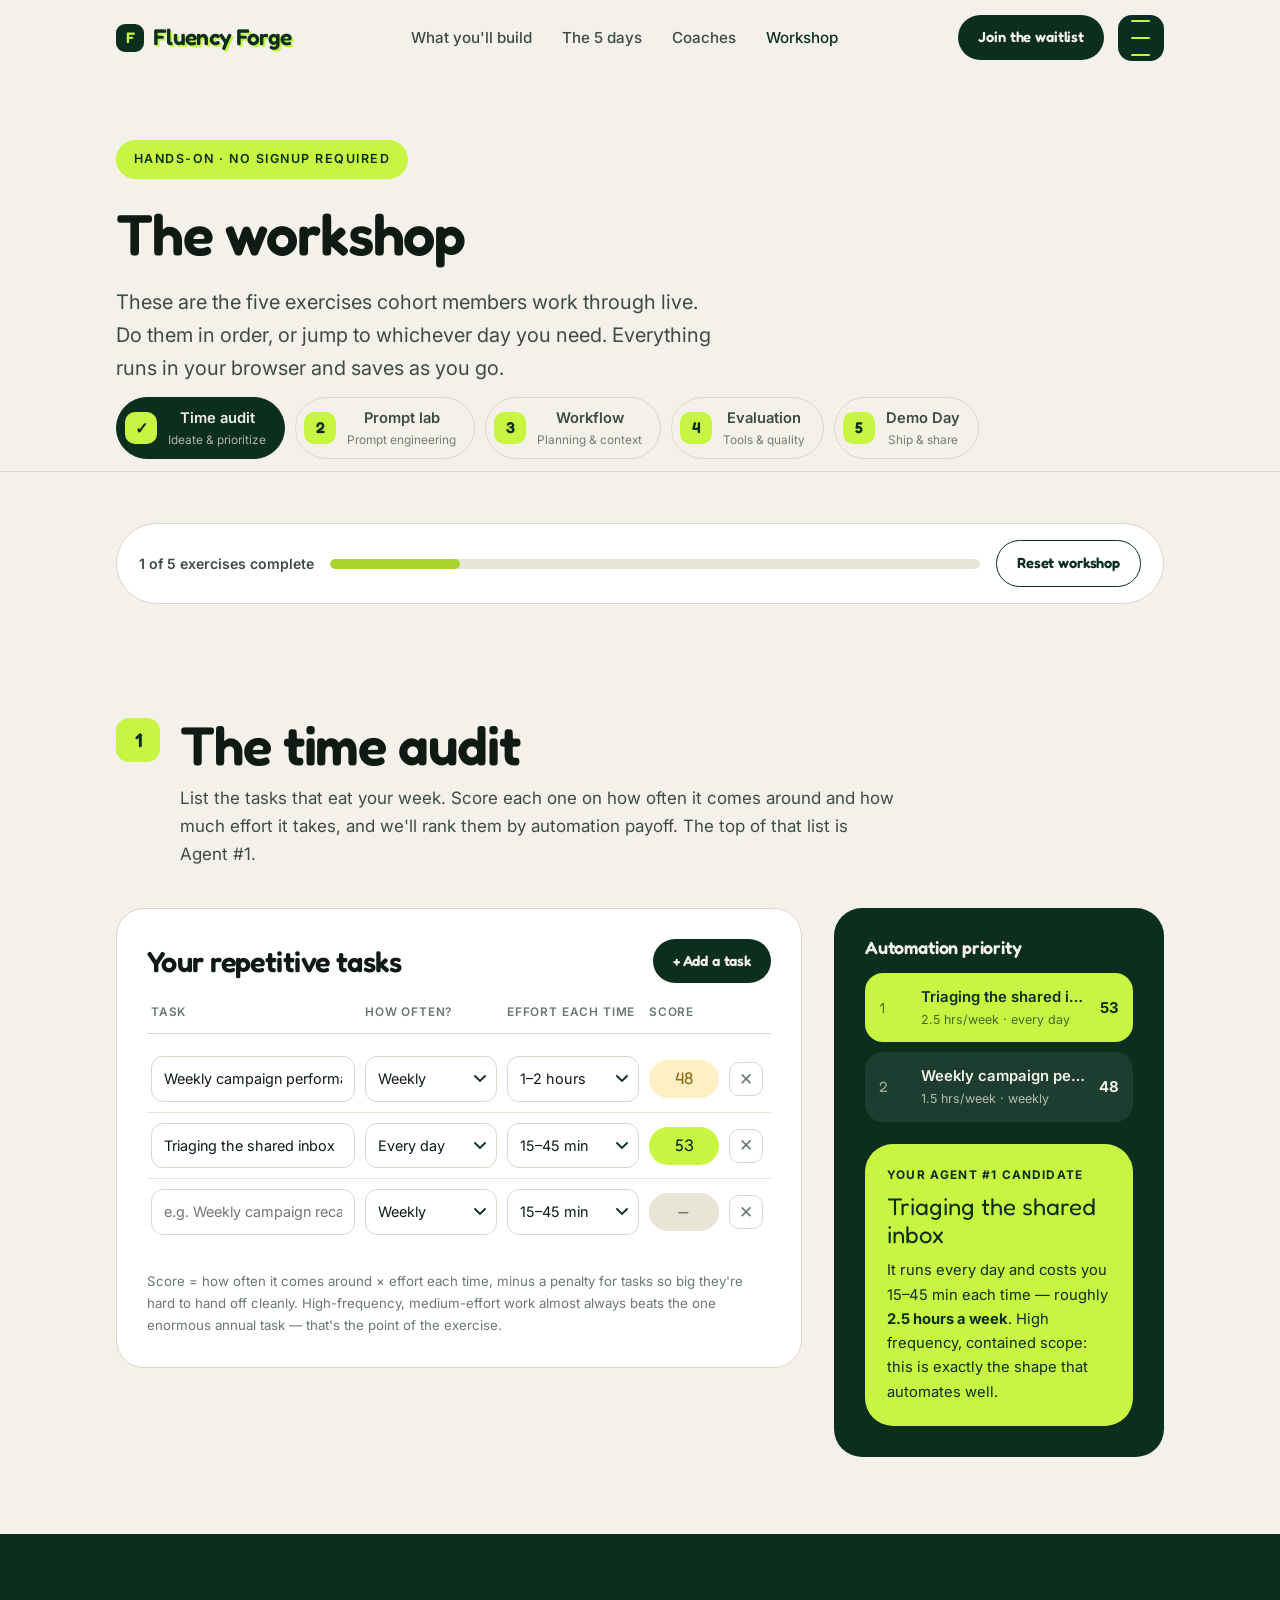
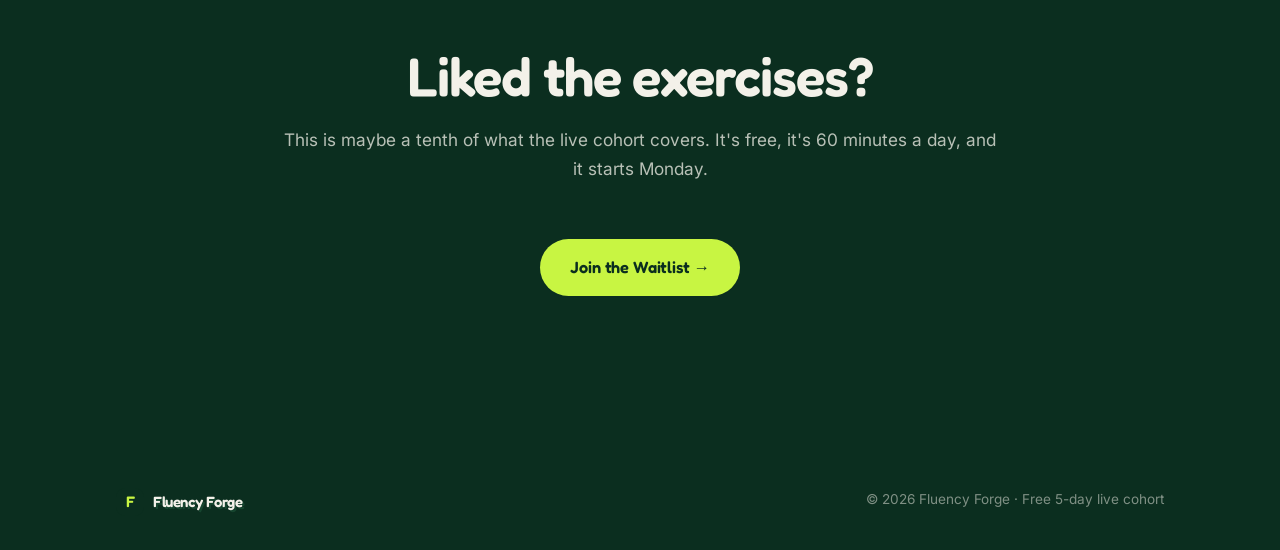
==== workshop.html @ b9372c9f "Build Fluency Forge course site with five interactive exercises Static, dependency-free course websi" ====
<!DOCTYPE html>
<html lang="en">
<head>
<meta charset="utf-8">
<meta name="viewport" content="width=device-width, initial-scale=1">
<title>Workshop — Fluency Forge</title>
<meta name="description" content="Five hands-on exercises from the Fluency Forge cohort: time audit, prompt lab, workflow builder, evaluation drill and your Demo Day card.">
<meta name="theme-color" content="#0B2E1F">

<link rel="icon" href="data:image/svg+xml,<svg xmlns='http://www.w3.org/2000/svg' viewBox='0 0 100 100'><rect width='100' height='100' rx='22' fill='%230B2E1F'/><text y='72' x='50' text-anchor='middle' font-size='62' font-family='sans-serif' font-weight='bold' fill='%23C8F542'>F</text></svg>">

<link rel="preconnect" href="https://fonts.googleapis.com">
<link rel="preconnect" href="https://fonts.gstatic.com" crossorigin>
<link href="https://fonts.googleapis.com/css2?family=Fredoka:wght@400;500;600;700&family=Inter:wght@400;500;600;700&display=swap" rel="stylesheet">

<link rel="stylesheet" href="assets/css/styles.css">
<link rel="stylesheet" href="assets/css/workshop.css">
</head>
<body>

<a class="skip-link" href="#main">Skip to content</a>

<!-- ============================================================== NAV === -->
<header class="nav" id="nav">
  <div class="nav__inner">
    <a class="wordmark" href="index.html">
      <span class="wordmark__mark" aria-hidden="true">F</span>
      Fluency Forge
    </a>

    <nav aria-label="Primary">
      <ul class="nav__links">
        <li><a href="index.html#build">What you'll build</a></li>
        <li><a href="index.html#journey">The 5 days</a></li>
        <li><a href="index.html#coaches">Coaches</a></li>
        <li><a href="workshop.html" class="is-active">Workshop</a></li>
      </ul>
    </nav>

    <div class="nav__actions">
      <a class="btn btn--dark btn--sm" href="index.html#waitlist">Join the waitlist</a>
      <button class="hamburger" id="menuBtn" aria-expanded="false" aria-controls="menu" aria-label="Open menu">
        <span></span><span></span><span></span>
      </button>
    </div>
  </div>
</header>

<div class="menu" id="menu" hidden>
  <button class="hamburger menu__close" id="menuClose" aria-label="Close menu" aria-expanded="true">
    <span></span><span></span><span></span>
  </button>
  <nav aria-label="Menu">
    <ul class="menu__list">
      <li><a href="#day-1"><span class="num">DAY 1</span> Time audit</a></li>
      <li><a href="#day-2"><span class="num">DAY 2</span> Prompt lab</a></li>
      <li><a href="#day-3"><span class="num">DAY 3</span> Workflow builder</a></li>
      <li><a href="#day-4"><span class="num">DAY 4</span> Evaluation drill</a></li>
      <li><a href="#day-5"><span class="num">DAY 5</span> Demo Day card</a></li>
      <li><a href="index.html"><span class="num">&larr;</span> Back to the course</a></li>
    </ul>
  </nav>
  <div class="menu__foot">
    <span>Free 5-day live cohort · Every Monday · 50 seats</span>
    <a class="btn btn--lime btn--sm" href="index.html#waitlist">Save my seat</a>
  </div>
</div>

<main id="main">

<!-- ========================================================= INTRO ====== -->
<section class="workshop-hero">
  <div class="wrap">
    <span class="eyebrow">Hands-on · No signup required</span>
    <h1 style="font-size: clamp(2.2rem, 5vw, 3.6rem)">The workshop</h1>
    <p class="hero__sub">
      These are the five exercises cohort members work through live. Do them in order, or jump to
      whichever day you need. Everything runs in your browser and saves as you go.
    </p>
  </div>
</section>

<!-- ======================================================== DAY TABS ==== -->
<div class="daybar">
  <div class="daybar__inner" role="tablist" aria-label="Workshop days">
    <button class="daytab" role="tab" id="tab-1" aria-controls="day-1" aria-selected="true" data-day="1">
      <span class="step-badge step-badge--sm"><span class="n">1</span></span>
      <span class="daytab__label">Time audit<span>Ideate &amp; prioritize</span></span>
    </button>
    <button class="daytab" role="tab" id="tab-2" aria-controls="day-2" aria-selected="false" data-day="2">
      <span class="step-badge step-badge--sm"><span class="n">2</span></span>
      <span class="daytab__label">Prompt lab<span>Prompt engineering</span></span>
    </button>
    <button class="daytab" role="tab" id="tab-3" aria-controls="day-3" aria-selected="false" data-day="3">
      <span class="step-badge step-badge--sm"><span class="n">3</span></span>
      <span class="daytab__label">Workflow<span>Planning &amp; context</span></span>
    </button>
    <button class="daytab" role="tab" id="tab-4" aria-controls="day-4" aria-selected="false" data-day="4">
      <span class="step-badge step-badge--sm"><span class="n">4</span></span>
      <span class="daytab__label">Evaluation<span>Tools &amp; quality</span></span>
    </button>
    <button class="daytab" role="tab" id="tab-5" aria-controls="day-5" aria-selected="false" data-day="5">
      <span class="step-badge step-badge--sm"><span class="n">5</span></span>
      <span class="daytab__label">Demo Day<span>Ship &amp; share</span></span>
    </button>
  </div>
</div>

<div class="wrap">
  <div class="progress-strip">
    <span class="progress-strip__txt" id="progressTxt">0 of 5 exercises complete</span>
    <div class="meter"><div class="meter__fill" id="progressFill"></div></div>
    <button class="btn btn--ghost btn--sm" id="resetAll" type="button">Reset workshop</button>
  </div>
</div>

<!-- ================================================== DAY 1 · AUDIT ===== -->
<section class="section section--tight daypanel" id="day-1" role="tabpanel" aria-labelledby="tab-1">
  <div class="wrap">
    <div class="exercise-head">
      <span class="step-badge">1</span>
      <div>
        <h2>The time audit</h2>
        <p>
          List the tasks that eat your week. Score each one on how often it comes around and how much
          effort it takes, and we'll rank them by automation payoff. The top of that list is Agent&nbsp;#1.
        </p>
      </div>
    </div>

    <div class="lab">
      <div class="panel">
        <div class="panel__head">
          <h3>Your repetitive tasks</h3>
          <button class="btn btn--dark btn--sm" id="addTask" type="button">+ Add a task</button>
        </div>

        <div class="audit-table">
          <div class="audit-head">
            <span>Task</span>
            <span>How often?</span>
            <span>Effort each time</span>
            <span>Score</span>
            <span class="sr-only">Remove</span>
          </div>
          <div id="auditRows"></div>
        </div>

        <p class="hint u-mt-m">
          Score = how often it comes around &times; effort each time, minus a penalty for tasks so big
          they're hard to hand off cleanly. High-frequency, medium-effort work almost always beats the
          one enormous annual task &mdash; that's the point of the exercise.
        </p>
      </div>

      <aside class="panel panel--dark lab__side">
        <h4 style="margin-bottom:16px">Automation priority</h4>
        <ol class="rank-list" id="rankList"></ol>
        <div id="verdictWrap"></div>
      </aside>
    </div>
  </div>
</section>

<!-- ============================================== DAY 2 · PROMPT LAB ==== -->
<section class="section section--tight daypanel" id="day-2" role="tabpanel" aria-labelledby="tab-2" hidden>
  <div class="wrap">
    <div class="exercise-head">
      <span class="step-badge">2</span>
      <div>
        <h2>The prompt lab</h2>
        <p>
          Write a real prompt for the brief below. The checklist on the right lights up as your draft
          picks up each of the five elements a durable prompt needs.
        </p>
      </div>
    </div>

    <div class="lab">
      <div class="panel">
        <div class="brief">
          <h4>The brief</h4>
          <p>
            Turn a 1,200-word blog post about our new reporting dashboard into three social posts &mdash;
            one for LinkedIn, two for X &mdash; aimed at marketing ops leads. Keep our voice: plain,
            specific, no hype.
          </p>
        </div>

        <label class="lbl" for="promptDraft">Your prompt</label>
        <div class="promptlab__editor u-mt-s">
          <textarea class="textarea" id="promptDraft" placeholder="You are a&hellip;"></textarea>
          <span class="counter" id="promptCount">0 words</span>
        </div>

        <div class="u-between u-mt-m">
          <div class="toggle-row" role="group" aria-label="Example prompt">
            <button type="button" id="egBefore" aria-pressed="true">Weak version</button>
            <button type="button" id="egAfter" aria-pressed="false">Strong version</button>
          </div>
          <button class="btn btn--ghost btn--sm" type="button" id="useExample">Load into editor</button>
        </div>

        <div class="example-box" id="exampleBox"></div>
      </div>

      <aside class="panel lab__side">
        <h4>Prompt checklist</h4>
        <p class="hint" style="margin-bottom:14px">Five elements. Hit all five and your output stops being a coin flip.</p>

        <div class="meter"><div class="meter__fill" id="rubricFill"></div></div>
        <p class="u-small u-mute" id="rubricScore" style="margin-bottom:18px">0 of 5 elements</p>

        <ul class="rubric" id="rubricList">
          <li data-key="role">
            <span class="rubric__dot" aria-hidden="true">✓</span>
            <span>
              <span class="rubric__name">Role</span>
              <span class="rubric__hint">Tell it who it's being. &ldquo;You are a B2B social editor&hellip;&rdquo;</span>
            </span>
          </li>
          <li data-key="context">
            <span class="rubric__dot" aria-hidden="true">✓</span>
            <span>
              <span class="rubric__name">Context</span>
              <span class="rubric__hint">The audience, the product, the voice, the source material.</span>
            </span>
          </li>
          <li data-key="format">
            <span class="rubric__dot" aria-hidden="true">✓</span>
            <span>
              <span class="rubric__name">Format</span>
              <span class="rubric__hint">Exactly what comes back: how many, how long, what shape.</span>
            </span>
          </li>
          <li data-key="examples">
            <span class="rubric__dot" aria-hidden="true">✓</span>
            <span>
              <span class="rubric__name">Examples</span>
              <span class="rubric__hint">One good sample beats a paragraph of description.</span>
            </span>
          </li>
          <li data-key="constraints">
            <span class="rubric__dot" aria-hidden="true">✓</span>
            <span>
              <span class="rubric__name">Constraints</span>
              <span class="rubric__hint">What to avoid: no hashtags, no hype, don't invent numbers.</span>
            </span>
          </li>
        </ul>

        <div class="feedback feedback--ok" id="promptDone" style="margin-top:18px">
          <h4>All five, locked in.</h4>
          <p style="margin:0">That's a prompt you can hand to a teammate and get the same output twice.</p>
        </div>
      </aside>
    </div>
  </div>
</section>

<!-- =========================================== DAY 3 · WORKFLOW ========= -->
<section class="section section--tight daypanel" id="day-3" role="tabpanel" aria-labelledby="tab-3" hidden>
  <div class="wrap">
    <div class="exercise-head">
      <span class="step-badge">3</span>
      <div>
        <h2>The workflow builder</h2>
        <p>
          An agent doing one big job in one shot is a coin flip. An agent doing five small ordered
          steps is a system. Drag these into the order you'd run them &mdash; or use the arrows.
        </p>
      </div>
    </div>

    <div class="lab">
      <div class="panel">
        <div class="panel__head">
          <h3>Competitor brief agent</h3>
          <button class="btn btn--ghost btn--sm" type="button" id="wfShuffle">Shuffle</button>
        </div>
        <p class="hint" style="margin-bottom:18px">
          The job: produce a one-page competitor brief from three URLs. Sequence the steps.
        </p>

        <div class="wf" id="wfList"></div>

        <div class="u-flex u-mt-m">
          <button class="btn btn--dark" type="button" id="wfCheck">Check my sequence</button>
          <button class="btn btn--ghost btn--sm" type="button" id="wfReveal">Show the answer</button>
        </div>

        <div class="feedback" id="wfFeedback" role="status" aria-live="polite"></div>
      </div>

      <aside class="panel panel--dark lab__side">
        <h4 style="margin-bottom:14px">Why order matters</h4>
        <p class="u-small" style="color:rgba(243,241,233,.75)">
          Each step's output is the next step's context. Draft before you analyse and the agent is
          writing from nothing. Review before you draft and there's nothing to review.
        </p>
        <p class="u-small" style="color:rgba(243,241,233,.75)">
          The two rules that catch most mistakes: <strong class="u-lime">gather first</strong>, and
          <strong class="u-lime">review last</strong>. Everything between those is judgement.
        </p>
        <div class="empty-state" style="margin-top:18px">
          On Day 3 you'll do this with your own task, and the coaches will pull it apart with you.
        </div>
      </aside>
    </div>
  </div>
</section>

<!-- ========================================= DAY 4 · EVALUATION ========= -->
<section class="section section--tight daypanel" id="day-4" role="tabpanel" aria-labelledby="tab-4" hidden>
  <div class="wrap">
    <div class="exercise-head">
      <span class="step-badge">4</span>
      <div>
        <h2>The evaluation drill</h2>
        <p>
          Same prompt, three outputs. Each one fails a different quality check. Flag what's wrong with
          each &mdash; this is the muscle that keeps an agent trustworthy once you stop watching it.
        </p>
      </div>
    </div>

    <div class="brief" style="margin-bottom:24px">
      <h4>The task the agent was given</h4>
      <p>
        &ldquo;Write a two-sentence LinkedIn summary of our Q3 dashboard launch for marketing ops leads.
        Plain voice, no hype. Only use figures from the source post: 1,400 beta users, 31% faster
        reporting. End with a question.&rdquo;
      </p>
    </div>

    <div class="eval-grid" id="evalGrid"></div>

    <div class="u-flex u-mt-m">
      <button class="btn btn--dark" type="button" id="evalCheck">Score my flags</button>
      <button class="btn btn--ghost btn--sm" type="button" id="evalReset">Clear</button>
    </div>

    <div class="scoreboard" id="evalScore" hidden>
      <span class="scoreboard__num" id="evalScoreNum">0/3</span>
      <span class="scoreboard__txt" id="evalScoreTxt"></span>
    </div>
  </div>
</section>

<!-- ============================================ DAY 5 · DEMO DAY ======== -->
<section class="section section--tight daypanel" id="day-5" role="tabpanel" aria-labelledby="tab-5" hidden>
  <div class="wrap">
    <div class="exercise-head">
      <span class="step-badge">5</span>
      <div>
        <h2>Demo Day card</h2>
        <p>
          Fill this in and it renders as a summary card on the right &mdash; the same one graduates
          screenshot and post on Friday. Fill it in now with what you'd <em>want</em> to be true.
        </p>
      </div>
    </div>

    <div class="demo-layout">
      <div class="panel">
        <form class="demo-form" id="demoForm" novalidate>
          <div class="form-row">
            <div class="field">
              <label for="d-builder">Your name</label>
              <input class="input" type="text" id="d-builder" placeholder="Rosa Medina" autocomplete="name">
            </div>
            <div class="field">
              <label for="d-role">Role &amp; company</label>
              <input class="input" type="text" id="d-role" placeholder="Lifecycle Marketing · Clearloop">
            </div>
          </div>

          <div class="field">
            <label for="d-name">Agent name</label>
            <input class="input" type="text" id="d-name" placeholder="The Monday Recap Agent" maxlength="60">
          </div>

          <div class="field">
            <label for="d-problem">The problem it solves</label>
            <textarea class="textarea" id="d-problem" style="min-height:96px" maxlength="260"
              placeholder="Every Monday I spent the morning pulling six dashboards into one recap nobody read until Tuesday."></textarea>
            <span class="hint"><span id="d-problem-left">260</span> characters left</span>
          </div>

          <div class="field">
            <label for="d-agent">What the agent does</label>
            <textarea class="textarea" id="d-agent" style="min-height:96px" maxlength="260"
              placeholder="Pulls the metrics, flags anything off more than 10% week over week, drafts the recap in our format, and reviews its own draft before posting to Slack."></textarea>
            <span class="hint"><span id="d-agent-left">260</span> characters left</span>
          </div>

          <div class="form-row">
            <div class="field">
              <label for="d-before">Hours before (per week)</label>
              <input class="input" type="number" id="d-before" min="0" max="80" step="0.5" placeholder="4">
            </div>
            <div class="field">
              <label for="d-after">Hours after (per week)</label>
              <input class="input" type="number" id="d-after" min="0" max="80" step="0.5" placeholder="0.5">
            </div>
          </div>

          <div class="u-flex">
            <button class="btn btn--dark" type="button" id="demoCopy">Copy as LinkedIn post</button>
            <button class="btn btn--ghost btn--sm" type="button" id="demoClear">Clear card</button>
          </div>
          <div class="form-msg" id="demoMsg" role="status" aria-live="polite"></div>
        </form>
      </div>

      <div class="sharecard" id="shareCard">
        <div class="sharecard__top">
          <span class="sharecard__brand">
            <span class="wordmark__mark" aria-hidden="true">F</span> Fluency Forge
          </span>
          <span class="sharecard__badge">Certified AI Builder</span>
        </div>

        <h3 class="sharecard__name is-placeholder" id="c-name">Your agent&rsquo;s name</h3>
        <p class="sharecard__by is-placeholder" id="c-by">Your name · role &amp; company</p>

        <div class="sharecard__block">
          <h5>The problem</h5>
          <p class="is-placeholder" id="c-problem">What was eating your week before you built this.</p>
        </div>

        <div class="sharecard__block">
          <h5>The agent</h5>
          <p class="is-placeholder" id="c-agent">What it does now, in your own words.</p>
        </div>

        <div class="beforeafter">
          <div>
            <div class="ba__val" id="c-before">&mdash;</div>
            <div class="ba__lbl">Hours before</div>
          </div>
          <span class="ba__arrow" aria-hidden="true">&rarr;</span>
          <div>
            <div class="ba__val is-after" id="c-after">&mdash;</div>
            <div class="ba__lbl">Hours after</div>
          </div>
          <div class="ba__saved" id="c-saved">Add your hours to see the payoff</div>
        </div>

        <div class="sharecard__foot">
          <span>Cohort 14 · Demo Day</span>
          <span>fluencyforge.co</span>
        </div>
      </div>
    </div>
  </div>
</section>

<!-- ======================================================== CLOSING ===== -->
<section class="section section--dark">
  <div class="wrap u-center">
    <div class="section-head section-head--center">
      <h2>Liked the exercises?</h2>
      <p>This is maybe a tenth of what the live cohort covers. It's free, it's 60 minutes a day, and it starts Monday.</p>
    </div>
    <a class="btn btn--lime" href="index.html#waitlist">Join the Waitlist &rarr;</a>
  </div>
</section>

</main>

<footer class="footer">
  <div class="wrap">
    <div class="footer__bottom" style="border-top:0; padding-top:0">
      <a class="wordmark" href="index.html">
        <span class="wordmark__mark" aria-hidden="true">F</span> Fluency Forge
      </a>
      <span>&copy; <span id="year">2026</span> Fluency Forge · Free 5-day live cohort</span>
    </div>
  </div>
</footer>

<script src="assets/js/site.js"></script>
<script src="assets/js/workshop.js"></script>
</body>
</html>
---- assets/css/styles.css ----
/* ==========================================================================
   Fluency Forge — design system
   Palette: cream base, forest-green sections, lime accent
   ========================================================================== */

:root {
  /* Core palette */
  --cream:        #F3F1E9;
  --cream-soft:   #FAF8F2;
  --cream-deep:   #E8E4D6;
  --forest:       #0B2E1F;
  --forest-2:     #0F3826;
  --forest-3:     #16452F;
  --lime:         #C8F542;
  --lime-bright:  #D4FF4D;
  --lime-deep:    #A8D42B;
  --ink:          #0E1A13;
  --ink-soft:     #3D4B43;
  --ink-mute:     #6B786F;
  --line:         #DCD7C6;
  --line-dark:    rgba(200, 245, 66, 0.18);
  --white:        #FFFFFF;
  --danger:       #D9482B;
  --amber:        #E8A33D;

  /* Type */
  --font-display: 'Fredoka', 'Cabinet Grotesk', 'Trebuchet MS', sans-serif;
  --font-body:    'Inter', -apple-system, BlinkMacSystemFont, 'Segoe UI', sans-serif;

  /* Space + shape */
  --radius-sm:  10px;
  --radius:     18px;
  --radius-lg:  28px;
  --radius-xl:  36px;
  --pill:       999px;
  --shadow-sm:  0 2px 0 rgba(11, 46, 31, 0.10);
  --shadow:     0 10px 30px rgba(11, 46, 31, 0.08);
  --shadow-lg:  0 24px 60px rgba(11, 46, 31, 0.14);
  --shadow-hard: 5px 5px 0 var(--forest);

  --wrap: 1160px;
  --gutter: clamp(20px, 5vw, 56px);
  --nav-h: 76px;
}

/* --------------------------------------------------------------- reset -- */
*, *::before, *::after { box-sizing: border-box; }

html {
  scroll-behavior: smooth;
  scroll-padding-top: calc(var(--nav-h) + 16px);
  -webkit-text-size-adjust: 100%;
}

body {
  margin: 0;
  background: var(--cream);
  color: var(--ink);
  font-family: var(--font-body);
  font-size: 17px;
  line-height: 1.65;
  -webkit-font-smoothing: antialiased;
  overflow-x: hidden;
}

img, svg { max-width: 100%; display: block; }
button, input, textarea, select { font: inherit; color: inherit; }
a { color: inherit; }

h1, h2, h3, h4, .display {
  font-family: var(--font-display);
  font-weight: 600;
  line-height: 1.02;
  letter-spacing: -0.02em;
  margin: 0 0 0.4em;
}

h1 { font-size: clamp(2.6rem, 7vw, 5.1rem); }
h2 { font-size: clamp(2rem, 4.6vw, 3.4rem); }
h3 { font-size: clamp(1.3rem, 2.4vw, 1.8rem); }
h4 { font-size: 1.12rem; letter-spacing: -0.01em; }
p  { margin: 0 0 1.1em; }
p:last-child { margin-bottom: 0; }

/* ------------------------------------------------------------- layout --- */
.wrap {
  width: 100%;
  max-width: var(--wrap);
  margin-inline: auto;
  padding-inline: var(--gutter);
}

.section { padding: clamp(64px, 9vw, 120px) 0; position: relative; }
.section--tight { padding: clamp(48px, 6vw, 80px) 0; }

.section--dark {
  background: var(--forest);
  color: var(--cream);
}
.section--dark h1, .section--dark h2, .section--dark h3 { color: var(--cream); }
.section--dark p { color: rgba(243, 241, 233, 0.78); }

.section--soft { background: var(--cream-soft); }

.section-head { max-width: 720px; margin-bottom: clamp(36px, 5vw, 56px); }
.section-head--center { margin-inline: auto; text-align: center; }
.section-head p { font-size: 1.08rem; color: var(--ink-soft); }
.section--dark .section-head p { color: rgba(243, 241, 233, 0.75); }

.grid { display: grid; gap: clamp(18px, 2.5vw, 28px); }
.grid--2 { grid-template-columns: repeat(2, minmax(0, 1fr)); }
.grid--3 { grid-template-columns: repeat(3, minmax(0, 1fr)); }

/* ------------------------------------------------------------ eyebrow --- */
.eyebrow {
  display: inline-flex;
  align-items: center;
  gap: 10px;
  font-size: 0.78rem;
  font-weight: 600;
  letter-spacing: 0.12em;
  text-transform: uppercase;
  color: var(--forest);
  background: var(--lime);
  border-radius: var(--pill);
  padding: 9px 18px;
  margin-bottom: 26px;
}
.eyebrow--ghost {
  background: transparent;
  border: 1px solid var(--line);
  color: var(--ink-soft);
}
.section--dark .eyebrow--ghost {
  border-color: var(--line-dark);
  color: var(--lime);
}

/* ------------------------------------------------------------- button --- */
.btn {
  display: inline-flex;
  align-items: center;
  justify-content: center;
  gap: 10px;
  border: 0;
  border-radius: var(--pill);
  padding: 15px 30px;
  font-family: var(--font-display);
  font-weight: 600;
  font-size: 1.02rem;
  letter-spacing: -0.01em;
  text-decoration: none;
  cursor: pointer;
  transition: transform .18s ease, box-shadow .18s ease, background .18s ease, color .18s ease;
  white-space: nowrap;
}
.btn:hover { transform: translateY(-2px); }
.btn:active { transform: translateY(0); }
.btn:focus-visible { outline: 3px solid var(--forest); outline-offset: 3px; }

.btn--lime   { background: var(--lime); color: var(--forest); box-shadow: var(--shadow-sm); }
.btn--lime:hover { background: var(--lime-bright); box-shadow: 0 8px 20px rgba(168, 212, 43, 0.4); }

.btn--dark   { background: var(--forest); color: var(--cream); }
.btn--dark:hover { background: var(--forest-2); box-shadow: 0 8px 20px rgba(11, 46, 31, 0.28); }

.btn--ghost  { background: transparent; color: var(--forest); border: 1.5px solid var(--forest); }
.btn--ghost:hover { background: var(--forest); color: var(--cream); }
.section--dark .btn--ghost { color: var(--cream); border-color: rgba(243, 241, 233, 0.4); }
.section--dark .btn--ghost:hover { background: var(--cream); color: var(--forest); }

.btn--sm { padding: 10px 20px; font-size: 0.92rem; }
.btn--full { width: 100%; }
.btn[disabled] { opacity: .45; cursor: not-allowed; transform: none; }

/* ---------------------------------------------------------------- nav --- */
.nav {
  position: sticky;
  top: 0;
  z-index: 60;
  height: var(--nav-h);
  display: flex;
  align-items: center;
  background: rgba(243, 241, 233, 0.86);
  backdrop-filter: blur(14px);
  -webkit-backdrop-filter: blur(14px);
  border-bottom: 1px solid transparent;
  transition: border-color .25s ease, background .25s ease;
}
.nav.is-stuck { border-bottom-color: var(--line); }

.nav__inner {
  width: 100%;
  max-width: var(--wrap);
  margin-inline: auto;
  padding-inline: var(--gutter);
  display: flex;
  align-items: center;
  justify-content: space-between;
  gap: 20px;
}

.wordmark {
  font-family: var(--font-display);
  font-weight: 600;
  font-size: 1.42rem;
  letter-spacing: -0.03em;
  color: var(--forest);
  text-decoration: none;
  text-shadow: 2px 2px 0 var(--lime);
  display: inline-flex;
  align-items: center;
  gap: 9px;
  line-height: 1;
}
.wordmark__mark {
  width: 28px; height: 28px;
  border-radius: 9px;
  background: var(--forest);
  color: var(--lime);
  display: grid;
  place-items: center;
  font-size: 0.95rem;
  text-shadow: none;
  flex: none;
}

.nav__links {
  display: flex;
  align-items: center;
  gap: 30px;
  list-style: none;
  margin: 0;
  padding: 0;
}
.nav__links a {
  text-decoration: none;
  font-size: 0.95rem;
  font-weight: 500;
  color: var(--ink-soft);
  transition: color .16s ease;
}
.nav__links a:hover, .nav__links a.is-active { color: var(--forest); }

.nav__actions { display: flex; align-items: center; gap: 14px; }

.hamburger {
  width: 46px; height: 46px;
  border-radius: 14px;
  background: var(--forest);
  border: 0;
  display: grid;
  place-items: center;
  gap: 5px;
  cursor: pointer;
  flex: none;
  padding: 0;
}
.hamburger span {
  display: block;
  width: 19px; height: 2px;
  background: var(--lime);
  border-radius: 2px;
  transition: transform .26s ease, opacity .2s ease;
}
.hamburger[aria-expanded="true"] span:nth-child(1) { transform: translateY(7px) rotate(45deg); }
.hamburger[aria-expanded="true"] span:nth-child(2) { opacity: 0; }
.hamburger[aria-expanded="true"] span:nth-child(3) { transform: translateY(-7px) rotate(-45deg); }

/* Slide-out menu */
.menu {
  position: fixed;
  inset: 0;
  z-index: 70;
  background: var(--forest);
  color: var(--cream);
  padding: calc(var(--nav-h) + 40px) var(--gutter) 48px;
  display: flex;
  flex-direction: column;
  justify-content: space-between;
  transform: translateY(-101%);
  transition: transform .38s cubic-bezier(.65,.05,.36,1);
  overflow-y: auto;
}
.menu.is-open { transform: translateY(0); }
.menu__close {
  position: absolute;
  top: 15px; right: var(--gutter);
}
.menu__list { list-style: none; margin: 0; padding: 0; }
.menu__list li { border-top: 1px solid var(--line-dark); }
.menu__list li:last-child { border-bottom: 1px solid var(--line-dark); }
.menu__list a {
  display: flex;
  align-items: baseline;
  gap: 16px;
  padding: 18px 0;
  text-decoration: none;
  font-family: var(--font-display);
  font-size: clamp(1.7rem, 5vw, 2.6rem);
  color: var(--cream);
  transition: color .16s ease, padding-left .2s ease;
}
.menu__list a:hover { color: var(--lime); padding-left: 10px; }
.menu__list .num {
  font-family: var(--font-body);
  font-size: 0.75rem;
  font-weight: 600;
  color: var(--lime);
  letter-spacing: .1em;
}
.menu__foot {
  margin-top: 40px;
  display: flex;
  flex-wrap: wrap;
  gap: 16px;
  align-items: center;
  justify-content: space-between;
  color: rgba(243, 241, 233, 0.6);
  font-size: 0.9rem;
}

/* ------------------------------------------------------------- badges --- */
.step-badge {
  display: grid;
  place-items: center;
  width: 44px; height: 44px;
  border-radius: 13px;
  background: var(--lime);
  color: var(--forest);
  font-family: var(--font-display);
  font-weight: 600;
  font-size: 1.22rem;
  flex: none;
  line-height: 1;
}
.step-badge--sm { width: 32px; height: 32px; border-radius: 10px; font-size: 0.98rem; }
.step-badge--outline {
  background: transparent;
  border: 1.5px solid var(--lime);
  color: var(--lime);
}

/* -------------------------------------------------------------- cards --- */
.card {
  background: var(--white);
  border: 1px solid var(--line);
  border-radius: var(--radius-lg);
  padding: clamp(24px, 3vw, 34px);
}
.card--lime { background: var(--lime); border-color: var(--lime-deep); color: var(--forest); }
.card--dark { background: var(--forest-2); border-color: var(--line-dark); color: var(--cream); }
.card--flat { box-shadow: none; }
.card--hover { transition: transform .22s ease, box-shadow .22s ease; }
.card--hover:hover { transform: translateY(-4px); box-shadow: var(--shadow-lg); }

.tag {
  display: inline-flex;
  align-items: center;
  gap: 7px;
  font-size: 0.76rem;
  font-weight: 600;
  letter-spacing: .06em;
  text-transform: uppercase;
  padding: 6px 13px;
  border-radius: var(--pill);
  background: var(--cream-deep);
  color: var(--ink-soft);
}
.tag--lime { background: var(--lime); color: var(--forest); }
.tag--dark { background: var(--forest); color: var(--lime); }

/* --------------------------------------------------------------- hero --- */
.hero { padding: clamp(50px, 7vw, 92px) 0 clamp(60px, 8vw, 110px); position: relative; overflow: hidden; }
.hero__inner { position: relative; z-index: 2; max-width: 880px; }
.hero h1 { margin-bottom: 24px; }
.hero h1 em {
  font-style: normal;
  padding: 0 3px;
  background-image: linear-gradient(var(--lime), var(--lime));
  background-repeat: no-repeat;
  background-size: 100% 35%;
  background-position: 0 75%;
  -webkit-box-decoration-break: clone;
  box-decoration-break: clone;
}
.hero__sub {
  font-size: clamp(1.05rem, 1.7vw, 1.25rem);
  color: var(--ink-soft);
  max-width: 600px;
  margin-bottom: 32px;
}
.hero__cta { display: flex; flex-wrap: wrap; gap: 14px; align-items: center; }
.hero__note {
  margin-top: 26px;
  font-size: 0.9rem;
  color: var(--ink-mute);
  display: flex;
  align-items: center;
  gap: 10px;
}
.hero__blob {
  position: absolute;
  border-radius: 50%;
  filter: blur(2px);
  opacity: .5;
  z-index: 1;
  pointer-events: none;
}
.hero__blob--a { width: 340px; height: 340px; background: var(--lime); right: -90px; top: -60px; opacity: .35; }
.hero__blob--b { width: 220px; height: 220px; background: var(--cream-deep); right: 180px; bottom: -80px; opacity: .6; }

.stat-row {
  display: flex;
  flex-wrap: wrap;
  gap: clamp(20px, 4vw, 54px);
  margin-top: clamp(40px, 5vw, 64px);
  padding-top: 32px;
  border-top: 1px solid var(--line);
  position: relative;
  z-index: 2;
}
.stat__num {
  font-family: var(--font-display);
  font-size: clamp(1.9rem, 3.4vw, 2.7rem);
  color: var(--forest);
  line-height: 1;
  margin-bottom: 6px;
}
.stat__label { font-size: 0.88rem; color: var(--ink-mute); max-width: 190px; }

/* -------------------------------------------------------- testimonial --- */
.quote { max-width: 900px; }
.quote__mark {
  font-family: var(--font-display);
  font-size: 5rem;
  color: var(--lime);
  line-height: .6;
  display: block;
  margin-bottom: 18px;
}
.quote__text {
  font-family: var(--font-display);
  font-weight: 500;
  font-size: clamp(1.5rem, 3.3vw, 2.5rem);
  line-height: 1.22;
  letter-spacing: -0.02em;
  color: var(--cream) !important;
  margin-bottom: 34px;
}
.quote__by { display: flex; align-items: center; gap: 16px; flex-wrap: wrap; }
.quote__name { font-weight: 600; color: var(--cream); }
.quote__role { font-size: 0.9rem; color: rgba(243, 241, 233, 0.6); }
.logo-chip {
  margin-left: auto;
  padding: 10px 20px;
  border: 1px dashed rgba(243, 241, 233, 0.32);
  border-radius: var(--radius-sm);
  font-size: 0.78rem;
  letter-spacing: .1em;
  text-transform: uppercase;
  color: rgba(243, 241, 233, 0.55);
}

/* ------------------------------------------------------------ coaches --- */
.coach { display: flex; gap: 22px; align-items: flex-start; }
.avatar {
  width: 84px; height: 84px;
  border-radius: 50%;
  flex: none;
  display: grid;
  place-items: center;
  font-family: var(--font-display);
  font-size: 1.7rem;
  background: var(--lime);
  color: var(--forest);
  border: 2px solid var(--forest);
}
.avatar--alt { background: var(--forest); color: var(--lime); border-color: var(--lime); }
.coach__role { font-size: 0.88rem; color: var(--ink-mute); margin-bottom: 12px; }
.coach__creds { display: flex; flex-wrap: wrap; gap: 8px; margin-top: 16px; }

/* ------------------------------------------------------- agent cards --- */
.agent-card { display: flex; flex-direction: column; height: 100%; }
.agent-card__icon {
  width: 56px; height: 56px;
  border-radius: 16px;
  background: var(--forest);
  color: var(--lime);
  display: grid;
  place-items: center;
  margin-bottom: 20px;
}
.agent-card__icon svg { width: 27px; height: 27px; }
.agent-card .tag { margin-bottom: 14px; }
.agent-card__body { color: var(--ink-soft); font-size: 0.97rem; flex: 1; }
.agent-card__eg {
  margin-top: 20px;
  padding: 16px 18px;
  background: var(--cream);
  border-radius: var(--radius);
  border-left: 3px solid var(--lime-deep);
  font-size: 0.9rem;
  color: var(--ink-soft);
}
.agent-card__eg strong { color: var(--forest); display: block; margin-bottom: 4px; font-size: 0.76rem; letter-spacing: .08em; text-transform: uppercase; }

/* ------------------------------------------------------------ journey --- */
.journey { display: flex; flex-direction: column; }
.journey__row {
  display: grid;
  grid-template-columns: 56px minmax(0, 300px) minmax(0, 1fr) auto;
  gap: clamp(16px, 3vw, 36px);
  align-items: start;
  padding: clamp(24px, 3vw, 34px) 0;
  border-top: 1px solid var(--line-dark);
  transition: background .2s ease;
}
.journey__row:last-child { border-bottom: 1px solid var(--line-dark); }
.journey__title { font-family: var(--font-display); font-size: clamp(1.25rem, 2.2vw, 1.65rem); color: var(--cream); margin: 0; line-height: 1.15; }
.journey__desc { color: rgba(243, 241, 233, 0.72); font-size: 0.97rem; margin: 0; }
.journey__link {
  display: inline-flex;
  align-items: center;
  gap: 8px;
  text-decoration: none;
  color: var(--lime);
  font-size: 0.88rem;
  font-weight: 600;
  white-space: nowrap;
  transition: gap .2s ease;
}
.journey__link:hover { gap: 13px; }

/* ----------------------------------------------------------- checklist -- */
.fit-card { padding: clamp(28px, 4vw, 48px); }
.checklist { list-style: none; margin: 0; padding: 0; display: grid; gap: 14px; }
.checklist li { display: flex; gap: 14px; align-items: flex-start; font-weight: 500; }
.check-icon {
  width: 26px; height: 26px;
  border-radius: 8px;
  background: var(--forest);
  color: var(--lime);
  display: grid;
  place-items: center;
  flex: none;
  font-size: 0.8rem;
  margin-top: 1px;
}
.check-icon--no { background: var(--cream-deep); color: var(--ink-mute); }

/* --------------------------------------------------------------- form --- */
.form-row { display: flex; gap: 12px; flex-wrap: wrap; }
.field { display: flex; flex-direction: column; gap: 7px; flex: 1 1 200px; min-width: 0; }
.field label, .lbl {
  font-size: 0.8rem;
  font-weight: 600;
  letter-spacing: .04em;
  text-transform: uppercase;
  color: var(--ink-mute);
}
.section--dark .field label, .section--dark .lbl { color: rgba(243, 241, 233, 0.62); }

.input, .select, .textarea {
  width: 100%;
  background: var(--white);
  border: 1.5px solid var(--line);
  border-radius: var(--radius);
  padding: 13px 16px;
  font-size: 0.97rem;
  transition: border-color .16s ease, box-shadow .16s ease;
  font-family: var(--font-body);
}
.textarea { border-radius: var(--radius); resize: vertical; min-height: 130px; line-height: 1.6; }
.input:focus, .select:focus, .textarea:focus {
  outline: none;
  border-color: var(--forest);
  box-shadow: 0 0 0 4px rgba(200, 245, 66, 0.4);
}
.select {
  appearance: none;
  background-image: url("data:image/svg+xml,%3Csvg xmlns='http://www.w3.org/2000/svg' width='12' height='8' viewBox='0 0 12 8'%3E%3Cpath d='M1 1l5 5 5-5' stroke='%230B2E1F' stroke-width='1.8' fill='none' stroke-linecap='round'/%3E%3C/svg%3E");
  background-repeat: no-repeat;
  background-position: right 16px center;
  padding-right: 40px;
  cursor: pointer;
}
.section--dark .input, .section--dark .select, .section--dark .textarea {
  background: rgba(243, 241, 233, 0.07);
  border-color: rgba(243, 241, 233, 0.2);
  color: var(--cream);
}
.section--dark .input::placeholder, .section--dark .textarea::placeholder { color: rgba(243, 241, 233, 0.35); }
.section--dark .input:focus, .section--dark .textarea:focus, .section--dark .select:focus {
  border-color: var(--lime);
  box-shadow: 0 0 0 4px rgba(200, 245, 66, 0.15);
}
.hint { font-size: 0.83rem; color: var(--ink-mute); }
.section--dark .hint { color: rgba(243, 241, 233, 0.5); }

.form-msg {
  margin-top: 16px;
  padding: 14px 18px;
  border-radius: var(--radius);
  font-size: 0.92rem;
  font-weight: 500;
  display: none;
}
.form-msg.is-visible { display: block; }
.form-msg--ok { background: var(--lime); color: var(--forest); }
.form-msg--err { background: rgba(217, 72, 43, 0.12); color: var(--danger); }

/* ------------------------------------------------------------- footer --- */
.footer { background: var(--forest); color: var(--cream); padding: clamp(50px, 6vw, 80px) 0 34px; }
.footer__grid {
  display: grid;
  grid-template-columns: 1.4fr repeat(3, minmax(0, 1fr));
  gap: clamp(24px, 4vw, 48px);
  padding-bottom: 42px;
  border-bottom: 1px solid var(--line-dark);
}
.footer .wordmark { color: var(--cream); text-shadow: 2px 2px 0 var(--forest-3); }
.footer h4 { color: var(--lime); font-family: var(--font-body); font-size: 0.78rem; letter-spacing: .12em; text-transform: uppercase; margin-bottom: 16px; }
.footer ul { list-style: none; margin: 0; padding: 0; display: grid; gap: 10px; }
.footer a { text-decoration: none; color: rgba(243, 241, 233, 0.7); font-size: 0.93rem; transition: color .16s ease; }
.footer a:hover { color: var(--lime); }
.footer__bottom {
  padding-top: 26px;
  display: flex;
  flex-wrap: wrap;
  gap: 14px;
  justify-content: space-between;
  font-size: 0.85rem;
  color: rgba(243, 241, 233, 0.5);
}

/* ------------------------------------------------------------ utility --- */
.u-center { text-align: center; }
.u-mt-0 { margin-top: 0; }
.u-mb-0 { margin-bottom: 0; }
.u-mt-s { margin-top: 14px; }
.u-mt-m { margin-top: 26px; }
.u-mt-l { margin-top: 40px; }
.u-small { font-size: 0.88rem; }
.u-mute { color: var(--ink-mute); }
.section--dark .u-mute { color: rgba(243, 241, 233, 0.55); }
.u-lime { color: var(--lime-deep); }
.section--dark .u-lime { color: var(--lime); }
.u-flex { display: flex; gap: 12px; flex-wrap: wrap; align-items: center; }
.u-between { display: flex; gap: 14px; flex-wrap: wrap; align-items: center; justify-content: space-between; }

.sr-only {
  position: absolute; width: 1px; height: 1px;
  padding: 0; margin: -1px; overflow: hidden;
  clip: rect(0,0,0,0); white-space: nowrap; border: 0;
}

.skip-link {
  position: absolute;
  left: -9999px;
  top: 8px;
  z-index: 100;
  background: var(--forest);
  color: var(--lime);
  padding: 12px 20px;
  border-radius: var(--pill);
}
.skip-link:focus { left: var(--gutter); }

/* ------------------------------------------------------------- reveal --- */
.reveal { opacity: 0; transform: translateY(22px); transition: opacity .6s ease, transform .6s ease; }
.reveal.is-in { opacity: 1; transform: none; }

@media (prefers-reduced-motion: reduce) {
  * { animation-duration: .001ms !important; transition-duration: .001ms !important; scroll-behavior: auto !important; }
  .reveal { opacity: 1; transform: none; }
}

/* --------------------------------------------------------- responsive --- */
@media (max-width: 960px) {
  .nav__links { display: none; }
  .grid--3 { grid-template-columns: 1fr; }
  .footer__grid { grid-template-columns: 1fr 1fr; }
  .journey__row { grid-template-columns: 44px 1fr; }
  .journey__desc { grid-column: 2; }
  .journey__link { grid-column: 2; }
  .logo-chip { margin-left: 0; }
}

@media (max-width: 460px) {
  .nav__actions .btn { display: none; }
  .wordmark { font-size: 1.24rem; }
  h1 { font-size: clamp(2.2rem, 9vw, 5.1rem); }
}

@media (max-width: 720px) {
  body { font-size: 16px; }
  .grid--2 { grid-template-columns: 1fr; }
  .stat-row { gap: 24px; }
  .stat__label { max-width: none; }
  .coach { flex-direction: column; gap: 16px; }
  .footer__grid { grid-template-columns: 1fr; }
  .hero__cta .btn { width: 100%; }
}
---- assets/css/workshop.css ----
/* ==========================================================================
   Fluency Forge — workshop / interactive exercise styles
   Depends on styles.css tokens.
   ========================================================================== */

/* ------------------------------------------------------------ day tabs -- */
/* Two stacked sticky layers (nav + day bar) — anchors must clear both. */
html { scroll-padding-top: calc(var(--nav-h) + 96px); }

.workshop-hero { padding: clamp(40px, 5vw, 68px) 0 0; }

.daybar {
  position: sticky;
  top: var(--nav-h);
  z-index: 40;
  background: rgba(243, 241, 233, 0.92);
  backdrop-filter: blur(12px);
  -webkit-backdrop-filter: blur(12px);
  border-bottom: 1px solid var(--line);
  margin-bottom: clamp(32px, 4vw, 52px);
}
.daybar__inner {
  max-width: var(--wrap);
  margin-inline: auto;
  padding: 12px var(--gutter);
  display: flex;
  gap: 10px;
  overflow-x: auto;
  scrollbar-width: none;
}
.daybar__inner::-webkit-scrollbar { display: none; }

.daytab {
  display: flex;
  align-items: center;
  gap: 11px;
  flex: none;
  background: transparent;
  border: 1.5px solid var(--line);
  border-radius: var(--pill);
  padding: 8px 18px 8px 8px;
  cursor: pointer;
  transition: background .18s ease, border-color .18s ease, color .18s ease;
  color: var(--ink-soft);
}
.daytab:hover { border-color: var(--forest); color: var(--forest); }
.daytab[aria-selected="true"] {
  background: var(--forest);
  border-color: var(--forest);
  color: var(--cream);
}
.daytab[aria-selected="true"] .step-badge { background: var(--lime); color: var(--forest); }
.daytab__label { font-weight: 600; font-size: 0.92rem; white-space: nowrap; }
.daytab__label span { display: block; font-weight: 400; font-size: 0.74rem; opacity: .7; }
.daytab.is-done .step-badge::after { content: '✓'; }
.daytab.is-done .step-badge { font-size: 1rem; }
.daytab.is-done .step-badge .n { display: none; }

.daypanel[hidden] { display: none; }

.daypanel { scroll-margin-top: calc(var(--nav-h) + 96px); }

.exercise-head {
  display: flex;
  gap: 20px;
  align-items: flex-start;
  margin-bottom: clamp(26px, 3.5vw, 40px);
  max-width: 780px;
}
.exercise-head h2 { margin-bottom: 10px; }
.exercise-head p { color: var(--ink-soft); margin: 0; }

.lab {
  display: grid;
  grid-template-columns: minmax(0, 1fr) 330px;
  gap: clamp(20px, 3vw, 32px);
  align-items: start;
}
.lab--reverse { grid-template-columns: 330px minmax(0, 1fr); }
.lab__side { position: sticky; top: calc(var(--nav-h) + 86px); }

.panel {
  background: var(--white);
  border: 1px solid var(--line);
  border-radius: var(--radius-lg);
  padding: clamp(20px, 3vw, 30px);
}
.panel--dark { background: var(--forest); color: var(--cream); border-color: transparent; }
.panel--dark h3, .panel--dark h4 { color: var(--cream); }
.panel--lime { background: var(--lime); border-color: var(--lime-deep); }
.panel__head {
  display: flex;
  align-items: center;
  justify-content: space-between;
  gap: 14px;
  flex-wrap: wrap;
  margin-bottom: 20px;
}
.panel__head h3, .panel__head h4 { margin: 0; }

/* ======================================================= DAY 1 — audit == */
.audit-table { width: 100%; }
.audit-head, .audit-row {
  display: grid;
  grid-template-columns: minmax(0, 1.7fr) minmax(0, 1.1fr) minmax(0, 1.1fr) 70px 38px;
  gap: 10px;
  align-items: center;
}
.audit-head {
  padding: 0 4px 10px;
  font-size: 0.74rem;
  font-weight: 600;
  letter-spacing: .07em;
  text-transform: uppercase;
  color: var(--ink-mute);
  border-bottom: 1px solid var(--line);
  margin-bottom: 12px;
}
.audit-row {
  padding: 10px 4px;
  border-bottom: 1px solid var(--cream-deep);
}
.audit-row:last-child { border-bottom: 0; }
.audit-row .input, .audit-row .select { padding: 10px 12px; font-size: 0.9rem; border-radius: 12px; }
.audit-row .select { padding-right: 28px; background-position: right 10px center; }

.score-pill {
  display: grid;
  place-items: center;
  height: 38px;
  border-radius: var(--pill);
  font-family: var(--font-display);
  font-size: 1.05rem;
  background: var(--cream-deep);
  color: var(--ink-mute);
  transition: background .25s ease, color .25s ease;
}
.score-pill.t-high { background: var(--lime); color: var(--forest); }
.score-pill.t-mid  { background: #FDF0C4; color: #8A6A12; }
.score-pill.t-low  { background: var(--cream-deep); color: var(--ink-mute); }

.icon-btn {
  width: 34px; height: 34px;
  border-radius: 10px;
  border: 1px solid var(--line);
  background: transparent;
  color: var(--ink-mute);
  cursor: pointer;
  display: grid;
  place-items: center;
  transition: background .16s ease, color .16s ease, border-color .16s ease;
  padding: 0;
}
.icon-btn:hover { background: rgba(217, 72, 43, 0.1); color: var(--danger); border-color: rgba(217, 72, 43, 0.3); }

.rank-list { list-style: none; margin: 0; padding: 0; display: grid; gap: 10px; }
.rank-item {
  display: grid;
  grid-template-columns: 30px minmax(0, 1fr) auto;
  gap: 12px;
  align-items: center;
  padding: 12px 14px;
  border-radius: var(--radius);
  background: rgba(243, 241, 233, 0.08);
  font-size: 0.93rem;
}
.rank-item:first-child { background: var(--lime); color: var(--forest); }
.rank-item > span:nth-child(2) { min-width: 0; display: block; }
.rank-item__n { font-family: var(--font-display); opacity: .6; }
.rank-item__name {
  display: block;
  font-weight: 600;
  overflow: hidden;
  text-overflow: ellipsis;
  white-space: nowrap;
}
.rank-item__meta { display: block; font-size: 0.78rem; opacity: .7; }

.verdict {
  margin-top: 22px;
  padding: 22px;
  border-radius: var(--radius-lg);
  background: var(--lime);
  color: var(--forest);
}
.verdict__label { font-size: 0.74rem; font-weight: 700; letter-spacing: .1em; text-transform: uppercase; margin-bottom: 8px; }
.verdict__name { font-family: var(--font-display); font-size: 1.5rem; line-height: 1.15; margin-bottom: 10px; }
.verdict__why { font-size: 0.92rem; margin: 0; }

.empty-state {
  padding: 26px;
  text-align: center;
  color: rgba(243, 241, 233, 0.5);
  font-size: 0.92rem;
  border: 1px dashed rgba(243, 241, 233, 0.22);
  border-radius: var(--radius);
}

/* =================================================== DAY 2 — prompt lab == */
.promptlab__editor { position: relative; }
.promptlab__editor .textarea { min-height: 300px; font-size: 0.96rem; }
.counter {
  position: absolute;
  right: 14px; bottom: 12px;
  font-size: 0.76rem;
  color: var(--ink-mute);
  background: var(--white);
  padding: 2px 8px;
  border-radius: var(--pill);
  pointer-events: none;
}

.brief {
  background: var(--forest);
  color: var(--cream);
  border-radius: var(--radius-lg);
  padding: 22px 24px;
  margin-bottom: 20px;
}
.brief h4 { color: var(--lime); margin-bottom: 8px; font-family: var(--font-body); font-size: 0.76rem; letter-spacing: .1em; text-transform: uppercase; }
.brief p { color: rgba(243, 241, 233, 0.82); margin: 0; font-size: 0.97rem; }

.rubric { list-style: none; margin: 0; padding: 0; display: grid; gap: 10px; }
.rubric li {
  display: grid;
  grid-template-columns: 28px minmax(0, 1fr);
  gap: 12px;
  align-items: start;
  padding: 12px 14px;
  border-radius: var(--radius);
  border: 1.5px solid var(--line);
  background: var(--cream-soft);
  transition: background .3s ease, border-color .3s ease, transform .2s ease;
}
.rubric li.is-met {
  background: var(--lime);
  border-color: var(--lime-deep);
  transform: translateX(3px);
}
.rubric__dot {
  width: 24px; height: 24px;
  border-radius: 8px;
  border: 1.5px solid var(--line);
  background: var(--white);
  display: grid;
  place-items: center;
  font-size: 0.78rem;
  color: transparent;
  transition: background .3s ease, color .3s ease, border-color .3s ease;
}
.is-met .rubric__dot { background: var(--forest); border-color: var(--forest); color: var(--lime); }
.rubric__name { font-weight: 600; font-size: 0.92rem; display: block; }
.rubric__hint { font-size: 0.82rem; color: var(--ink-mute); }
.is-met .rubric__hint { color: rgba(11, 46, 31, 0.68); }

.meter {
  height: 10px;
  border-radius: var(--pill);
  background: var(--cream-deep);
  overflow: hidden;
  margin: 6px 0 4px;
}
.meter__fill {
  height: 100%;
  width: 0%;
  border-radius: var(--pill);
  background: var(--lime-deep);
  transition: width .45s cubic-bezier(.3,.8,.3,1), background .3s ease;
}
.meter__fill.is-full { background: var(--forest); }

.toggle-row {
  display: inline-flex;
  padding: 4px;
  gap: 4px;
  background: var(--cream-deep);
  border-radius: var(--pill);
}
.toggle-row button {
  border: 0;
  background: transparent;
  border-radius: var(--pill);
  padding: 8px 18px;
  font-size: 0.88rem;
  font-weight: 600;
  cursor: pointer;
  color: var(--ink-soft);
  transition: background .2s ease, color .2s ease;
}
.toggle-row button[aria-pressed="true"] { background: var(--forest); color: var(--cream); }

.example-box {
  margin-top: 16px;
  padding: 20px;
  border-radius: var(--radius);
  background: var(--cream);
  border: 1px solid var(--line);
  font-size: 0.92rem;
  white-space: pre-wrap;
  line-height: 1.6;
  font-family: ui-monospace, 'SF Mono', Menlo, Consolas, monospace;
}
.example-box.is-after { background: var(--forest); color: var(--cream); border-color: transparent; }

/* ================================================ DAY 3 — workflow build */
.wf { display: grid; gap: 12px; }
.wf-step {
  display: grid;
  grid-template-columns: 34px 44px minmax(0, 1fr) auto;
  gap: 14px;
  align-items: center;
  padding: 16px 18px;
  background: var(--white);
  border: 1.5px solid var(--line);
  border-radius: var(--radius-lg);
  cursor: grab;
  transition: border-color .18s ease, box-shadow .18s ease, transform .18s ease, opacity .18s ease;
  user-select: none;
}
.wf-step:hover { border-color: var(--forest); box-shadow: var(--shadow); }
.wf-step.is-dragging { opacity: .4; cursor: grabbing; }
.wf-step.is-over { border-color: var(--lime-deep); box-shadow: 0 0 0 4px rgba(200, 245, 66, 0.35); }
.wf-step__grip { color: var(--ink-mute); display: grid; place-items: center; font-size: 1.1rem; letter-spacing: 1px; }
.wf-step > span:nth-child(3) { min-width: 0; }
.wf-step__name { display: block; font-family: var(--font-display); font-size: 1.05rem; line-height: 1.2; }
.wf-step__desc { display: block; font-size: 0.84rem; color: var(--ink-mute); }
.wf-step__moves { display: flex; flex-direction: column; gap: 4px; }
.wf-step__moves button {
  width: 30px; height: 22px;
  border: 1px solid var(--line);
  background: var(--cream-soft);
  border-radius: 7px;
  cursor: pointer;
  font-size: 0.65rem;
  line-height: 1;
  color: var(--ink-soft);
  padding: 0;
  transition: background .16s ease;
}
.wf-step__moves button:hover:not([disabled]) { background: var(--lime); }
.wf-step__moves button[disabled] { opacity: .3; cursor: not-allowed; }

.wf-step.ok  { border-color: var(--lime-deep); background: rgba(200, 245, 66, 0.22); }
.wf-step.bad { border-color: rgba(217, 72, 43, 0.5); background: rgba(217, 72, 43, 0.07); }

.feedback {
  margin-top: 20px;
  padding: 18px 22px;
  border-radius: var(--radius-lg);
  display: none;
  font-size: 0.95rem;
}
.feedback.is-visible { display: block; }
.feedback--ok   { background: var(--lime); color: var(--forest); }
.feedback--warn { background: #FDF0C4; color: #7A5B0B; }
.feedback--err  { background: rgba(217, 72, 43, 0.1); color: var(--danger); }
.feedback h4 { margin-bottom: 6px; color: inherit; }
.feedback ul { margin: 10px 0 0; padding-left: 20px; display: grid; gap: 5px; }

/* ==================================================== DAY 4 — eval quiz == */
.eval-grid { display: grid; gap: clamp(16px, 2vw, 22px); grid-template-columns: repeat(3, minmax(0, 1fr)); }
.eval-card {
  display: flex;
  flex-direction: column;
  background: var(--white);
  border: 1.5px solid var(--line);
  border-radius: var(--radius-lg);
  padding: 22px;
  transition: border-color .2s ease, box-shadow .2s ease;
}
.eval-card__label {
  font-family: var(--font-display);
  font-size: 0.9rem;
  color: var(--ink-mute);
  letter-spacing: .06em;
  text-transform: uppercase;
  margin-bottom: 12px;
}
.eval-card__output {
  flex: 1;
  font-size: 0.9rem;
  line-height: 1.6;
  color: var(--ink-soft);
  background: var(--cream-soft);
  border-radius: var(--radius);
  padding: 16px;
  margin-bottom: 16px;
  white-space: pre-wrap;
}
.eval-card.is-correct { border-color: var(--lime-deep); box-shadow: 0 0 0 4px rgba(200, 245, 66, 0.3); }
.eval-card.is-wrong   { border-color: rgba(217, 72, 43, 0.45); }

.flag-opts { display: grid; gap: 8px; }
.flag-opt {
  display: flex;
  align-items: flex-start;
  gap: 10px;
  padding: 11px 13px;
  border: 1.5px solid var(--line);
  border-radius: 14px;
  cursor: pointer;
  font-size: 0.87rem;
  transition: border-color .16s ease, background .16s ease;
}
.flag-opt:hover { border-color: var(--forest); }
.flag-opt input { accent-color: var(--forest); margin-top: 3px; flex: none; }
.flag-opt.picked { background: var(--cream); border-color: var(--forest); }
.flag-opt.reveal-right { background: var(--lime); border-color: var(--lime-deep); }
.flag-opt.reveal-wrong { background: rgba(217, 72, 43, 0.08); border-color: rgba(217, 72, 43, 0.4); }

.eval-note {
  margin-top: 14px;
  padding: 13px 15px;
  border-radius: 14px;
  font-size: 0.86rem;
  background: var(--cream);
  color: var(--ink-soft);
  display: none;
}
.eval-note.is-visible { display: block; }
.eval-note strong { color: var(--forest); }

.scoreboard {
  display: flex;
  align-items: center;
  gap: 18px;
  flex-wrap: wrap;
  padding: 20px 26px;
  border-radius: var(--radius-lg);
  background: var(--forest);
  color: var(--cream);
  margin-top: 26px;
}
.scoreboard__num { font-family: var(--font-display); font-size: 2.2rem; color: var(--lime); line-height: 1; }
.scoreboard__txt { font-size: 0.93rem; color: rgba(243, 241, 233, 0.78); flex: 1; min-width: 200px; }

/* ================================================= DAY 5 — demo capstone = */
.demo-layout {
  display: grid;
  grid-template-columns: minmax(0, 1fr) minmax(0, 1.05fr);
  gap: clamp(22px, 3vw, 38px);
  align-items: start;
}
.demo-form { display: grid; gap: 18px; }

.sharecard {
  position: sticky;
  top: calc(var(--nav-h) + 86px);
  background: var(--forest);
  color: var(--cream);
  border-radius: var(--radius-xl);
  padding: clamp(26px, 3.4vw, 40px);
  overflow: hidden;
  box-shadow: var(--shadow-lg);
}
.sharecard::before {
  content: '';
  position: absolute;
  width: 280px; height: 280px;
  border-radius: 50%;
  background: rgba(200, 245, 66, 0.12);
  top: -120px; right: -100px;
}
.sharecard > * { position: relative; z-index: 1; }
.sharecard__top {
  display: flex;
  align-items: center;
  justify-content: space-between;
  gap: 14px;
  margin-bottom: 26px;
  flex-wrap: wrap;
}
.sharecard__brand {
  font-family: var(--font-display);
  font-size: 1.05rem;
  color: var(--cream);
  display: flex;
  align-items: center;
  gap: 8px;
}
.sharecard__badge {
  font-size: 0.68rem;
  font-weight: 700;
  letter-spacing: .1em;
  text-transform: uppercase;
  background: var(--lime);
  color: var(--forest);
  padding: 6px 12px;
  border-radius: var(--pill);
}
.sharecard__name { font-family: var(--font-display); font-size: clamp(1.5rem, 2.8vw, 2.1rem); line-height: 1.1; margin-bottom: 6px; color: var(--cream); }
.sharecard__by { font-size: 0.88rem; color: rgba(243, 241, 233, 0.6); margin-bottom: 24px; }
.sharecard__block { margin-bottom: 20px; }
.sharecard__block h5 {
  margin: 0 0 6px;
  font-size: 0.7rem;
  letter-spacing: .12em;
  text-transform: uppercase;
  color: var(--lime);
  font-weight: 700;
}
.sharecard__block p { margin: 0; color: rgba(243, 241, 233, 0.86); font-size: 0.95rem; line-height: 1.55; }

.beforeafter {
  display: grid;
  grid-template-columns: 1fr auto 1fr;
  gap: 14px;
  align-items: center;
  padding: 20px;
  border-radius: var(--radius-lg);
  background: rgba(243, 241, 233, 0.07);
  border: 1px solid var(--line-dark);
  margin-bottom: 20px;
}
.ba__val { font-family: var(--font-display); font-size: clamp(1.4rem, 3vw, 2rem); line-height: 1; color: var(--cream); }
.ba__val.is-after { color: var(--lime); }
.ba__lbl { font-size: 0.7rem; letter-spacing: .1em; text-transform: uppercase; color: rgba(243, 241, 233, 0.5); margin-top: 6px; }
.ba__arrow { font-size: 1.3rem; color: var(--lime); }
.ba__saved {
  grid-column: 1 / -1;
  padding-top: 14px;
  margin-top: 4px;
  border-top: 1px dashed rgba(243, 241, 233, 0.22);
  font-size: 0.88rem;
  color: var(--lime);
  font-weight: 600;
}
.sharecard__foot {
  display: flex;
  justify-content: space-between;
  align-items: center;
  gap: 12px;
  flex-wrap: wrap;
  padding-top: 20px;
  border-top: 1px solid var(--line-dark);
  font-size: 0.8rem;
  color: rgba(243, 241, 233, 0.5);
}
.is-placeholder { opacity: .38; font-style: italic; }

/* ------------------------------------------------------ progress strip -- */
.progress-strip {
  display: flex;
  align-items: center;
  gap: 16px;
  flex-wrap: wrap;
  padding: 16px 22px;
  border-radius: var(--pill);
  background: var(--white);
  border: 1px solid var(--line);
  margin-bottom: clamp(26px, 3vw, 38px);
}
.progress-strip .meter { flex: 1; min-width: 160px; margin: 0; }
.progress-strip__txt { font-size: 0.88rem; font-weight: 600; color: var(--ink-soft); }

/* --------------------------------------------------- workshop responsive */
@media (max-width: 1040px) {
  .lab, .lab--reverse, .demo-layout { grid-template-columns: 1fr; }
  .lab__side, .sharecard { position: static; }
  .eval-grid { grid-template-columns: 1fr; }
}

@media (max-width: 720px) {
  .audit-head { display: none; }
  .audit-row {
    grid-template-columns: 1fr 42px;
    gap: 10px;
    padding: 16px 0;
    border-bottom: 1px solid var(--line);
  }
  .audit-row .icon-btn { grid-row: 1; grid-column: 2; }
  .audit-row > *:nth-child(1) { grid-column: 1; }
  .audit-row > *:nth-child(2),
  .audit-row > *:nth-child(3),
  .audit-row > *:nth-child(4) { grid-column: 1 / -1; }
  .wf-step { grid-template-columns: 26px 38px minmax(0, 1fr) auto; gap: 10px; padding: 14px; }
  .exercise-head { flex-direction: column; gap: 14px; }
  .beforeafter { grid-template-columns: 1fr; text-align: center; }
  .ba__arrow { transform: rotate(90deg); }
}
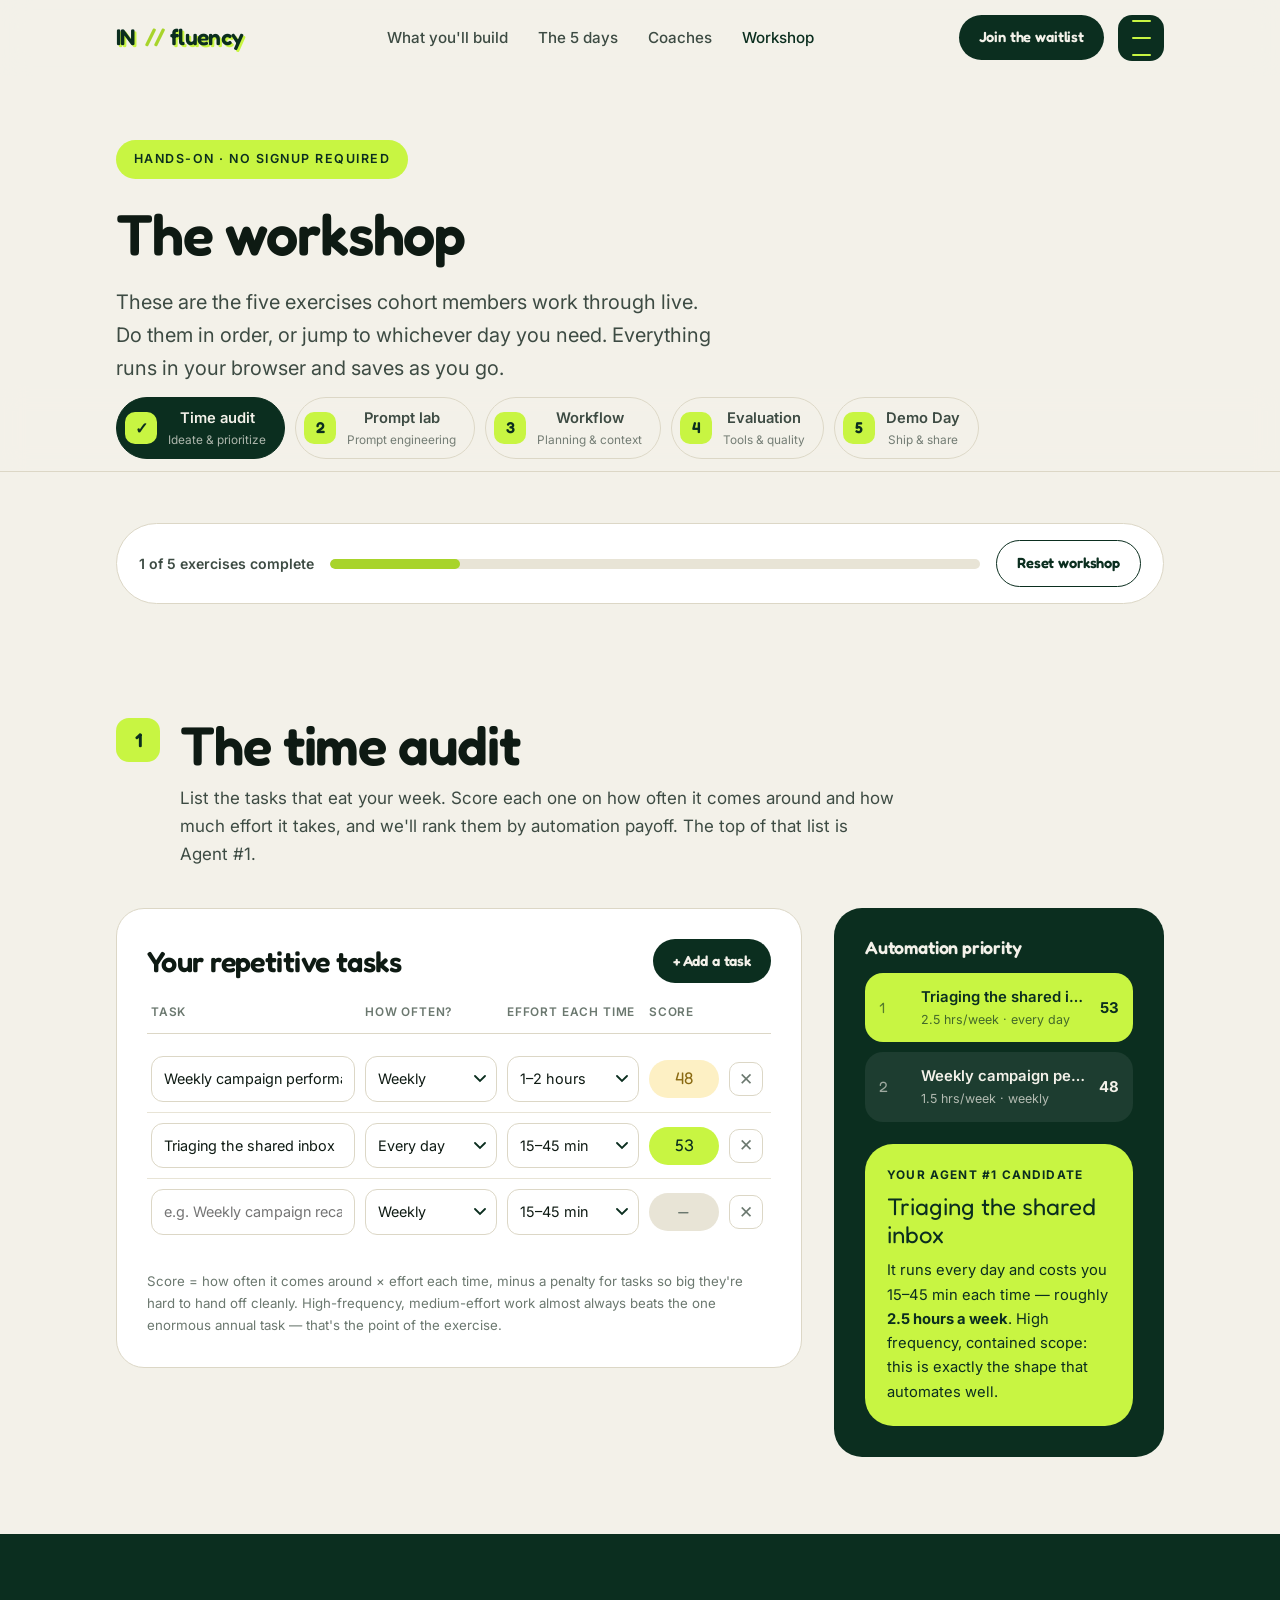
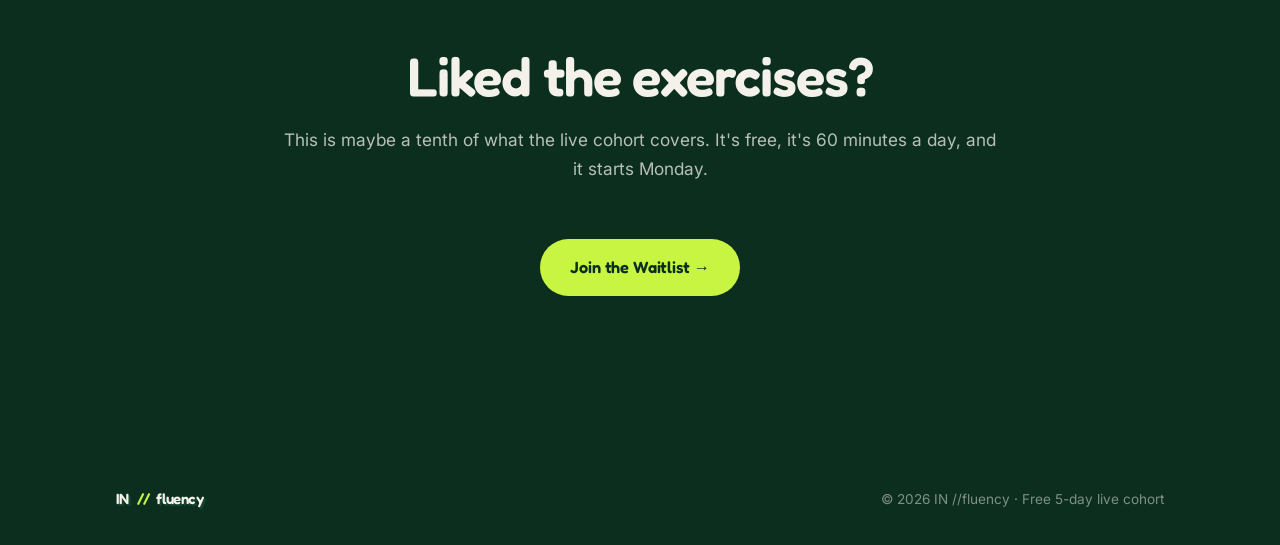
==== commit 479f6508: "Rebrand to IN //fluency and add a home-screen app icon Name change: - Every occurrence of the old na" ====
--- a/workshop.html
+++ b/workshop.html
@@ -3,11 +3,20 @@
 <head>
 <meta charset="utf-8">
 <meta name="viewport" content="width=device-width, initial-scale=1">
-<title>Workshop — Fluency Forge</title>
-<meta name="description" content="Five hands-on exercises from the Fluency Forge cohort: time audit, prompt lab, workflow builder, evaluation drill and your Demo Day card.">
+<title>Workshop — IN //fluency</title>
+<meta name="description" content="Five hands-on exercises from the IN //fluency cohort: time audit, prompt lab, workflow builder, evaluation drill and your Demo Day card.">
 <meta name="theme-color" content="#0B2E1F">
 
-<link rel="icon" href="data:image/svg+xml,<svg xmlns='http://www.w3.org/2000/svg' viewBox='0 0 100 100'><rect width='100' height='100' rx='22' fill='%230B2E1F'/><text y='72' x='50' text-anchor='middle' font-size='62' font-family='sans-serif' font-weight='bold' fill='%23C8F542'>F</text></svg>">
+<link rel="icon" href="data:image/svg+xml,<svg xmlns='http://www.w3.org/2000/svg' viewBox='0 0 100 100'><rect width='100' height='100' rx='22' fill='%230B2E1F'/><text y='70' x='50' text-anchor='middle' font-size='56' font-family='sans-serif' font-weight='bold' fill='%23C8F542'>//</text></svg>">
+<link rel="icon" type="image/png" sizes="32x32" href="assets/icons/favicon-32.png">
+<link rel="apple-touch-icon" sizes="180x180" href="assets/icons/apple-touch-icon.png">
+<link rel="manifest" href="site.webmanifest">
+
+<!-- Home-screen / standalone behaviour -->
+<meta name="mobile-web-app-capable" content="yes">
+<meta name="apple-mobile-web-app-capable" content="yes">
+<meta name="apple-mobile-web-app-status-bar-style" content="default">
+<meta name="apple-mobile-web-app-title" content="IN //fluency">
 
 <link rel="preconnect" href="https://fonts.googleapis.com">
 <link rel="preconnect" href="https://fonts.gstatic.com" crossorigin>
@@ -24,8 +33,7 @@
 <header class="nav" id="nav">
   <div class="nav__inner">
     <a class="wordmark" href="index.html">
-      <span class="wordmark__mark" aria-hidden="true">F</span>
-      Fluency Forge
+      IN <span class="wordmark__slash" aria-hidden="true">//</span>fluency
     </a>
 
     <nav aria-label="Primary">
@@ -416,7 +424,7 @@
       <div class="sharecard" id="shareCard">
         <div class="sharecard__top">
           <span class="sharecard__brand">
-            <span class="wordmark__mark" aria-hidden="true">F</span> Fluency Forge
+            IN <span class="wordmark__slash" aria-hidden="true">//</span>fluency
           </span>
           <span class="sharecard__badge">Certified AI Builder</span>
         </div>
@@ -449,7 +457,7 @@
 
         <div class="sharecard__foot">
           <span>Cohort 14 · Demo Day</span>
-          <span>fluencyforge.co</span>
+          <span>influency.co</span>
         </div>
       </div>
     </div>
@@ -473,9 +481,9 @@
   <div class="wrap">
     <div class="footer__bottom" style="border-top:0; padding-top:0">
       <a class="wordmark" href="index.html">
-        <span class="wordmark__mark" aria-hidden="true">F</span> Fluency Forge
+        IN <span class="wordmark__slash" aria-hidden="true">//</span>fluency
       </a>
-      <span>&copy; <span id="year">2026</span> Fluency Forge · Free 5-day live cohort</span>
+      <span>&copy; <span id="year">2026</span> IN //fluency · Free 5-day live cohort</span>
     </div>
   </div>
 </footer>
--- a/assets/css/styles.css
+++ b/assets/css/styles.css
@@ -1,5 +1,5 @@
 /* ==========================================================================
-   Fluency Forge — design system
+   IN //fluency — design system
    Palette: cream base, forest-green sections, lime accent
    ========================================================================== */
 
@@ -213,17 +213,18 @@
   gap: 9px;
   line-height: 1;
 }
-.wordmark__mark {
-  width: 28px; height: 28px;
-  border-radius: 9px;
-  background: var(--forest);
-  color: var(--lime);
-  display: grid;
-  place-items: center;
-  font-size: 0.95rem;
+/* The "//" of the lockup. Lime is too light to read on cream, so light
+   backgrounds get lime-deep and the dark ones get full lime. */
+.wordmark__slash {
+  color: var(--lime-deep);
   text-shadow: none;
-  flex: none;
-}
+  letter-spacing: -0.08em;
+  margin-right: -0.09em;
+}
+.section--dark .wordmark__slash,
+.footer .wordmark__slash,
+.menu .wordmark__slash,
+.sharecard__brand .wordmark__slash { color: var(--lime); }
 
 .nav__links {
   display: flex;
--- a/assets/css/workshop.css
+++ b/assets/css/workshop.css
@@ -1,5 +1,5 @@
 /* ==========================================================================
-   Fluency Forge — workshop / interactive exercise styles
+   IN //fluency — workshop / interactive exercise styles
    Depends on styles.css tokens.
    ========================================================================== */
 
